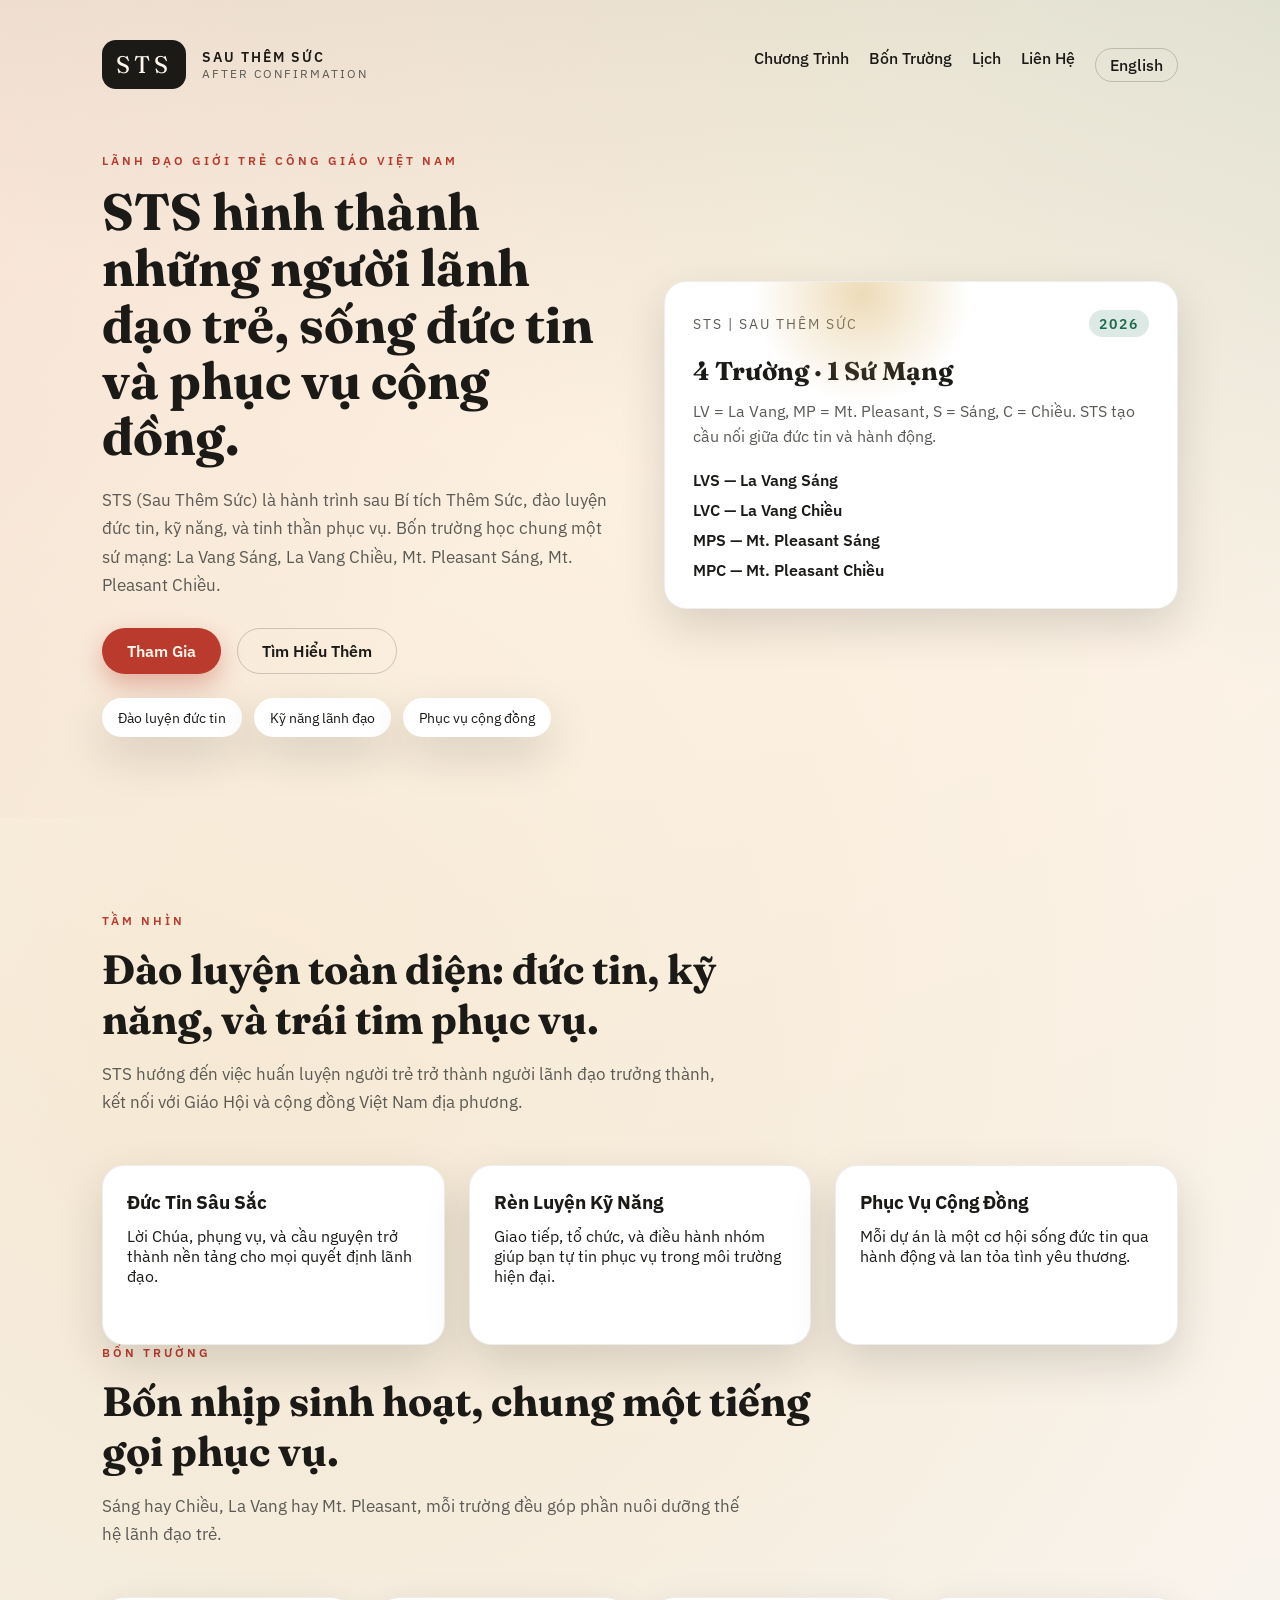
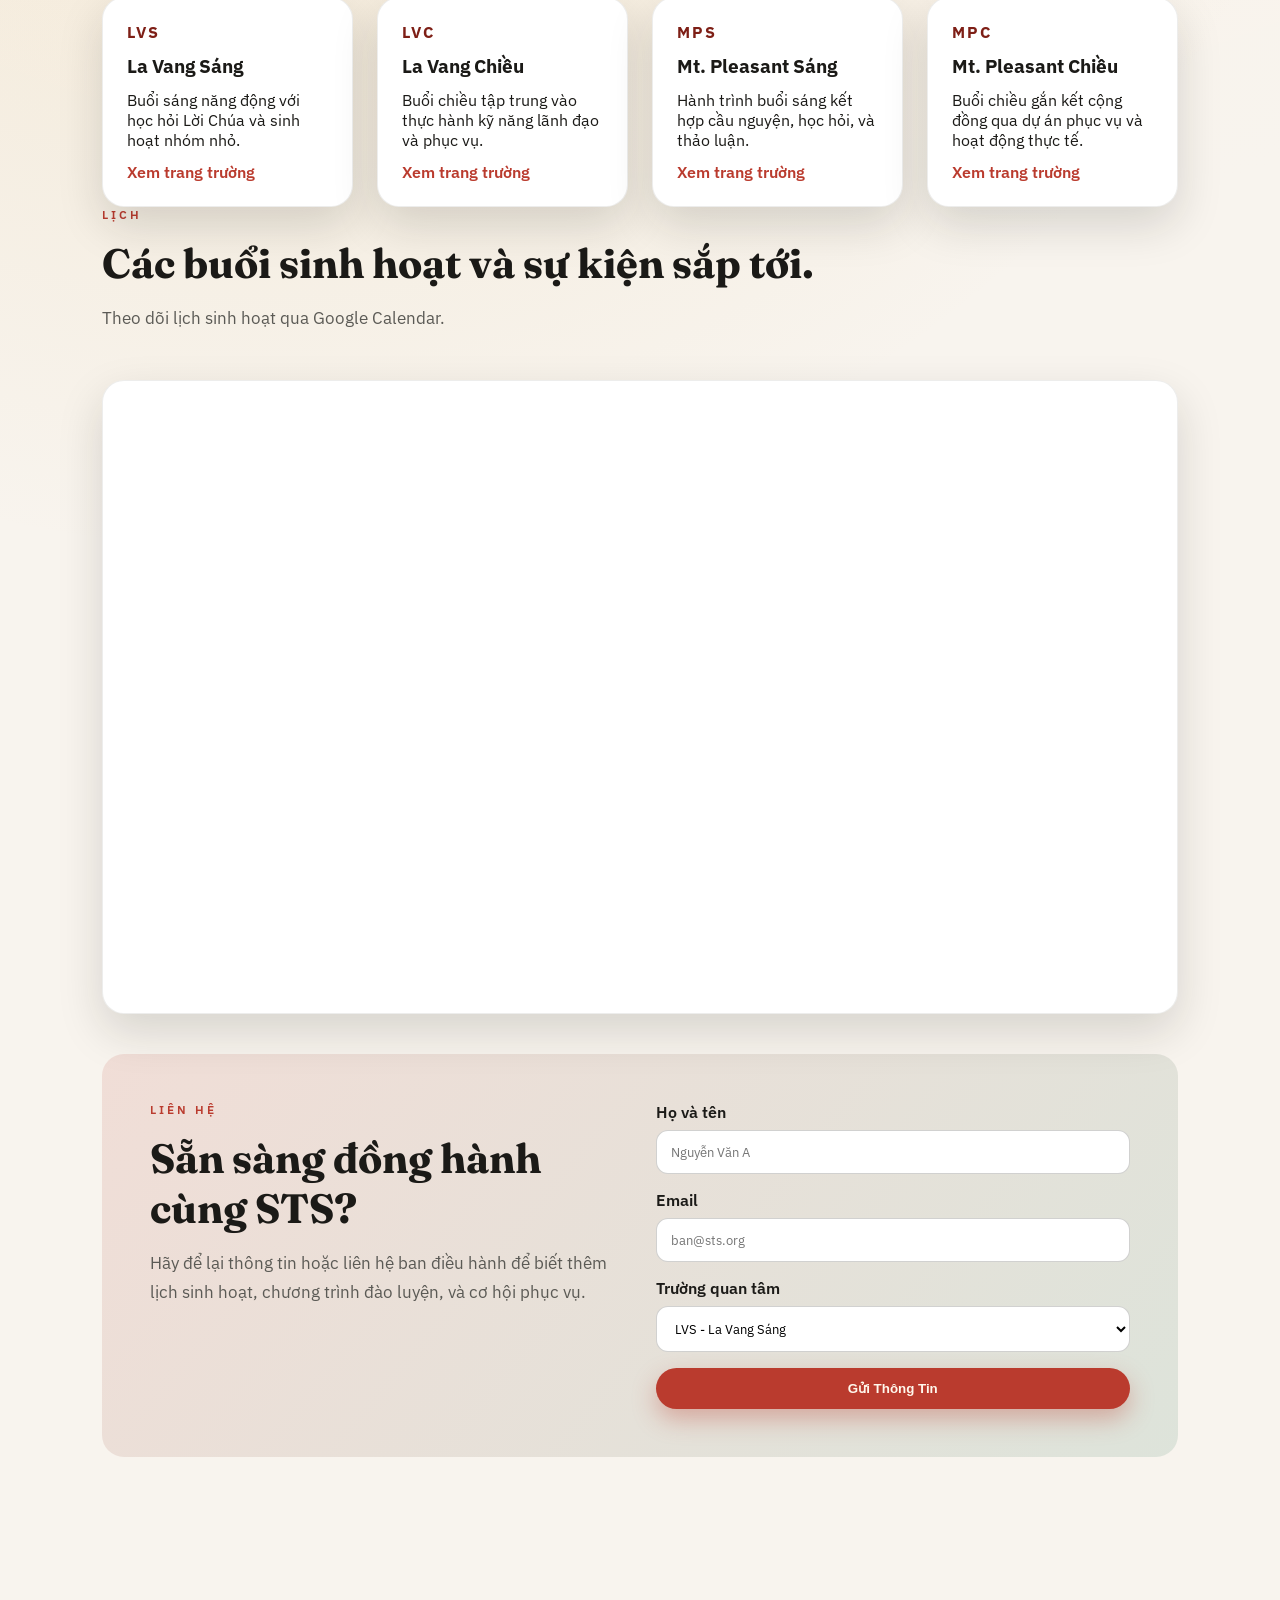
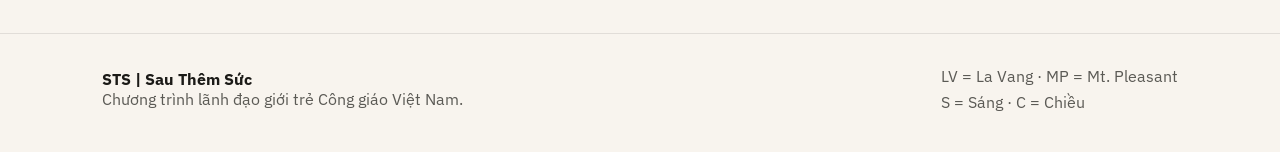
==== vi/index.html @ 3240c49e "lol" ====
﻿<!doctype html>
<html lang="vi">
  <head>
    <meta charset="UTF-8" />
    <meta name="viewport" content="width=device-width, initial-scale=1" />
    <title>STS - Sau Thêm Sức</title>
    <meta
      name="description"
      content="STS (Sau Thêm Sức) - Chương trình lãnh đạo giới trẻ Công giáo Việt Nam."
    />
    <link rel="stylesheet" href="../styles.css" />
  </head>
  <body>
    <div class="page">
      <header class="hero">
        <nav class="nav">
          <div class="brand">
            <div class="brand-mark">STS</div>
            <div class="brand-text">
              <span class="brand-title">Sau Thêm Sức</span>
              <span class="brand-sub">After Confirmation</span>
            </div>
          </div>
          <div class="nav-links">
            <a href="#program">Chương Trình</a>
            <a href="#schools">Bốn Trường</a>
            <a href="#calendar">Lịch</a>
            <a href="#contact">Liên Hệ</a>
            <a class="lang-link" href="../index.html">English</a>
          </div>
        </nav>

        <div class="hero-content">
          <div class="hero-text">
            <p class="eyebrow">Lãnh đạo giới trẻ Công giáo Việt Nam</p>
            <h1>
              STS hình thành những người lãnh đạo trẻ,
              sống đức tin và phục vụ cộng đồng.
            </h1>
            <p class="lede">
              STS (Sau Thêm Sức) là hành trình sau Bí tích Thêm Sức, đào luyện đức
              tin, kỹ năng, và tinh thần phục vụ. Bốn trường học chung một sứ mạng:
              La Vang Sáng, La Vang Chiều, Mt. Pleasant Sáng, Mt. Pleasant Chiều.
            </p>
            <div class="hero-actions">
              <a class="btn primary" href="#contact">Tham Gia</a>
              <a class="btn ghost" href="#program">Tìm Hiểu Thêm</a>
            </div>
            <div class="hero-badges">
              <div class="badge">Đào luyện đức tin</div>
              <div class="badge">Kỹ năng lãnh đạo</div>
              <div class="badge">Phục vụ cộng đồng</div>
            </div>
          </div>
          <div class="hero-card">
            <div class="card-header">
              <span>STS | Sau Thêm Sức</span>
              <span class="pill">2026</span>
            </div>
            <div class="card-body">
              <h3>4 Trường · 1 Sứ Mạng</h3>
              <p>
                LV = La Vang, MP = Mt. Pleasant, S = Sáng, C = Chiều. STS tạo cầu
                nối giữa đức tin và hành động.
              </p>
              <div class="school-list">
                <a class="school" href="schools/lvs.html">LVS — La Vang Sáng</a>
                <a class="school" href="schools/lvc.html">LVC — La Vang Chiều</a>
                <a class="school" href="schools/mps.html">MPS — Mt. Pleasant Sáng</a>
                <a class="school" href="schools/mpc.html">MPC — Mt. Pleasant Chiều</a>
              </div>
            </div>
          </div>
        </div>
      </header>

      <main>
        <section id="program" class="section program">
          <div class="section-head">
            <p class="eyebrow">Tầm Nhìn</p>
            <h2>Đào luyện toàn diện: đức tin, kỹ năng, và trái tim phục vụ.</h2>
            <p class="lede">
              STS hướng đến việc huấn luyện người trẻ trở thành người lãnh đạo
              trưởng thành, kết nối với Giáo Hội và cộng đồng Việt Nam địa phương.
            </p>
          </div>

          <div class="program-grid">
            <article class="program-card">
              <h3>Đức Tin Sâu Sắc</h3>
              <p>
                Lời Chúa, phụng vụ, và cầu nguyện trở thành nền tảng cho mọi quyết
                định lãnh đạo.
              </p>
            </article>
            <article class="program-card">
              <h3>Rèn Luyện Kỹ Năng</h3>
              <p>
                Giao tiếp, tổ chức, và điều hành nhóm giúp bạn tự tin phục vụ trong
                môi trường hiện đại.
              </p>
            </article>
            <article class="program-card">
              <h3>Phục Vụ Cộng Đồng</h3>
              <p>
                Mỗi dự án là một cơ hội sống đức tin qua hành động và lan tỏa tình
                yêu thương.
              </p>
            </article>
          </div>
        </section>

        <section id="schools" class="section schools">
          <div class="section-head">
            <p class="eyebrow">Bốn Trường</p>
            <h2>Bốn nhịp sinh hoạt, chung một tiếng gọi phục vụ.</h2>
            <p class="lede">
              Sáng hay Chiều, La Vang hay Mt. Pleasant, mỗi trường đều góp phần
              nuôi dưỡng thế hệ lãnh đạo trẻ.
            </p>
          </div>

          <div class="school-grid">
            <article class="school-card">
              <div class="school-tag">LVS</div>
              <h3>La Vang Sáng</h3>
              <p>
                Buổi sáng năng động với học hỏi Lời Chúa và sinh hoạt nhóm nhỏ.
              </p>
              <a class="inline-link" href="schools/lvs.html">Xem trang trường</a>
            </article>
            <article class="school-card">
              <div class="school-tag">LVC</div>
              <h3>La Vang Chiều</h3>
              <p>
                Buổi chiều tập trung vào thực hành kỹ năng lãnh đạo và phục vụ.
              </p>
              <a class="inline-link" href="schools/lvc.html">Xem trang trường</a>
            </article>
            <article class="school-card">
              <div class="school-tag">MPS</div>
              <h3>Mt. Pleasant Sáng</h3>
              <p>
                Hành trình buổi sáng kết hợp cầu nguyện, học hỏi, và thảo luận.
              </p>
              <a class="inline-link" href="schools/mps.html">Xem trang trường</a>
            </article>
            <article class="school-card">
              <div class="school-tag">MPC</div>
              <h3>Mt. Pleasant Chiều</h3>
              <p>
                Buổi chiều gắn kết cộng đồng qua dự án phục vụ và hoạt động thực tế.
              </p>
              <a class="inline-link" href="schools/mpc.html">Xem trang trường</a>
            </article>
          </div>
        </section>

        <section id="calendar" class="section schedule">
          <div class="section-head">
            <p class="eyebrow">Lịch</p>
            <h2>Các buổi sinh hoạt và sự kiện sắp tới.</h2>
            <p class="lede">
              Theo dõi lịch sinh hoạt qua Google Calendar.
            </p>
          </div>
          <div class="calendar-card calendar-embed">
            <iframe
              src="https://calendar.google.com/calendar/embed?src=32ae6fd4a57cb1086c6ecb6ee3db74d60b10bdf410ffcbf2be2b82c9030bb567%40group.calendar.google.com&ctz=America%2FLos_Angeles"
              style="border: 0"
              width="800"
              height="600"
              frameborder="0"
              scrolling="no"
              title="Lịch Google STS"
            ></iframe>
          </div>
        </section>

        <section id="contact" class="section contact">
          <div class="contact-card">
            <div>
              <p class="eyebrow">Liên Hệ</p>
              <h2>Sẵn sàng đồng hành cùng STS?</h2>
              <p class="lede">
                Hãy để lại thông tin hoặc liên hệ ban điều hành để biết thêm lịch
                sinh hoạt, chương trình đào luyện, và cơ hội phục vụ.
              </p>
            </div>
            <form class="contact-form">
              <label>
                Họ và tên
                <input type="text" placeholder="Nguyễn Văn A" />
              </label>
              <label>
                Email
                <input type="email" placeholder="ban@sts.org" />
              </label>
              <label>
                Trường quan tâm
                <select>
                  <option>LVS - La Vang Sáng</option>
                  <option>LVC - La Vang Chiều</option>
                  <option>MPS - Mt. Pleasant Sáng</option>
                  <option>MPC - Mt. Pleasant Chiều</option>
                </select>
              </label>
              <button type="button" class="btn primary">Gửi Thông Tin</button>
            </form>
          </div>
        </section>
      </main>

      <footer class="footer">
        <div>
          <strong>STS | Sau Thêm Sức</strong>
          <p>Chương trình lãnh đạo giới trẻ Công giáo Việt Nam.</p>
        </div>
        <div class="footer-links">
          <span>LV = La Vang · MP = Mt. Pleasant</span>
          <span>S = Sáng · C = Chiều</span>
        </div>
      </footer>
    </div>
  </body>
</html>
---- styles.css ----
﻿@import url("https://fonts.googleapis.com/css2?family=Fraunces:wght@400;600;700&family=IBM+Plex+Sans:wght@300;400;500;600&display=swap");

:root {
  color-scheme: light;
  --bg: #f8f4ee;
  --bg-soft: #fff8f0;
  --ink: #1b1a17;
  --muted: #5b5a55;
  --accent: #ba3b2e;
  --accent-deep: #7e1f16;
  --gold: #d8b062;
  --green: #1c6b4b;
  --shadow: 0 18px 45px rgba(27, 26, 23, 0.15);
  --radius: 22px;
}

* {
  box-sizing: border-box;
  margin: 0;
  padding: 0;
}

body {
  font-family: "IBM Plex Sans", "Segoe UI", sans-serif;
  background: radial-gradient(circle at top, #fff1e1, transparent 55%),
    radial-gradient(circle at 20% 30%, rgba(216, 176, 98, 0.25), transparent 45%),
    var(--bg);
  color: var(--ink);
  min-height: 100vh;
}

.page {
  display: flex;
  flex-direction: column;
  gap: 96px;
}

.hero {
  padding: 40px 8vw 80px;
  background: linear-gradient(135deg, rgba(186, 59, 46, 0.08), transparent 50%),
    linear-gradient(200deg, rgba(28, 107, 75, 0.12), transparent 55%);
}

.sub-hero {
  padding: 40px 8vw 60px;
  background: linear-gradient(145deg, rgba(28, 107, 75, 0.12), transparent 55%),
    linear-gradient(200deg, rgba(186, 59, 46, 0.08), transparent 50%);
}

.sub-hero-content h1 {
  font-family: "Fraunces", serif;
  font-size: clamp(2rem, 4vw, 3rem);
  margin-bottom: 16px;
}

.nav {
  display: flex;
  align-items: center;
  justify-content: space-between;
  gap: 24px;
  margin-bottom: 64px;
}

.brand {
  display: flex;
  align-items: center;
  gap: 16px;
}

.brand-mark {
  font-family: "Fraunces", serif;
  font-size: 24px;
  letter-spacing: 4px;
  background: var(--ink);
  color: #fff7ec;
  padding: 10px 14px;
  border-radius: 14px;
}

.brand-text {
  display: flex;
  flex-direction: column;
  font-size: 14px;
  text-transform: uppercase;
  letter-spacing: 2px;
}

.brand-title {
  font-weight: 600;
}

.brand-sub {
  color: var(--muted);
  font-size: 12px;
  letter-spacing: 2px;
}

.nav-links {
  display: flex;
  gap: 20px;
  font-weight: 500;
  flex-wrap: wrap;
}

.nav-links a {
  color: var(--ink);
  text-decoration: none;
  position: relative;
}

.nav-links a::after {
  content: "";
  position: absolute;
  left: 0;
  bottom: -6px;
  width: 0;
  height: 2px;
  background: var(--accent);
  transition: width 0.3s ease;
}

.nav-links a:hover::after {
  width: 100%;
}

.lang-link {
  padding: 6px 14px;
  border-radius: 999px;
  border: 1px solid rgba(27, 26, 23, 0.2);
}

.hero-content {
  display: grid;
  grid-template-columns: repeat(auto-fit, minmax(280px, 1fr));
  gap: 48px;
  align-items: center;
}

.eyebrow {
  text-transform: uppercase;
  letter-spacing: 3px;
  font-size: 12px;
  font-weight: 600;
  color: var(--accent);
  margin-bottom: 16px;
}

.hero h1 {
  font-family: "Fraunces", serif;
  font-size: clamp(2.4rem, 4vw, 3.8rem);
  line-height: 1.1;
  margin-bottom: 20px;
}

.lede {
  color: var(--muted);
  font-size: 1.05rem;
  line-height: 1.7;
  max-width: 640px;
}

.hero-actions {
  display: flex;
  gap: 16px;
  margin: 28px 0 24px;
  flex-wrap: wrap;
}

.btn {
  padding: 12px 24px;
  border-radius: 999px;
  border: 1px solid transparent;
  font-weight: 600;
  cursor: pointer;
  text-decoration: none;
  display: inline-flex;
  align-items: center;
  justify-content: center;
  transition: transform 0.2s ease, box-shadow 0.2s ease;
}

.btn.primary {
  background: var(--accent);
  color: #fff7ec;
  box-shadow: 0 10px 25px rgba(186, 59, 46, 0.35);
}

.btn.primary:hover {
  transform: translateY(-2px);
  box-shadow: 0 16px 32px rgba(186, 59, 46, 0.4);
}

.btn.ghost {
  background: transparent;
  border: 1px solid rgba(27, 26, 23, 0.2);
  color: var(--ink);
}

.hero-badges {
  display: flex;
  gap: 12px;
  flex-wrap: wrap;
}

.badge {
  background: #fff;
  padding: 10px 16px;
  border-radius: 999px;
  font-size: 0.9rem;
  box-shadow: var(--shadow);
}

.hero-card {
  background: #fff;
  border-radius: var(--radius);
  padding: 28px;
  box-shadow: var(--shadow);
  border: 1px solid rgba(27, 26, 23, 0.08);
  position: relative;
  overflow: hidden;
}

.hero-card::after {
  content: "";
  position: absolute;
  inset: -30% 40% auto auto;
  width: 220px;
  height: 220px;
  background: radial-gradient(circle, rgba(216, 176, 98, 0.45), transparent 70%);
}

.card-header {
  display: flex;
  align-items: center;
  justify-content: space-between;
  margin-bottom: 18px;
  color: var(--muted);
  font-size: 0.9rem;
  text-transform: uppercase;
  letter-spacing: 2px;
}

.pill {
  background: rgba(28, 107, 75, 0.15);
  color: var(--green);
  padding: 4px 10px;
  border-radius: 999px;
  font-weight: 600;
}

.card-body h3 {
  font-family: "Fraunces", serif;
  font-size: 1.6rem;
  margin-bottom: 12px;
}

.card-body p {
  color: var(--muted);
  line-height: 1.6;
  margin-bottom: 20px;
}

.school-list {
  display: grid;
  gap: 10px;
  font-weight: 600;
}

.school-list a {
  color: var(--ink);
  text-decoration: none;
}

.section {
  padding: 0 8vw;
}

.section-head {
  max-width: 720px;
  margin-bottom: 48px;
}

.section h2 {
  font-family: "Fraunces", serif;
  font-size: clamp(2rem, 3.2vw, 3rem);
  margin-bottom: 16px;
}

.program-grid,
.school-grid,
.schedule-grid {
  display: grid;
  grid-template-columns: repeat(auto-fit, minmax(220px, 1fr));
  gap: 24px;
}

.program-card,
.school-card,
.schedule-card,
.calendar-card {
  background: #fff;
  padding: 24px;
  border-radius: var(--radius);
  box-shadow: var(--shadow);
  border: 1px solid rgba(27, 26, 23, 0.08);
  min-height: 180px;
  display: flex;
  flex-direction: column;
  gap: 12px;
  animation: float-in 0.8s ease both;
}

.calendar-embed {
  padding: 16px;
  align-items: center;
}

.calendar-embed iframe {
  border-radius: 16px;
  width: min(100%, 960px);
  height: 600px;
}

.program-card:nth-child(2) {
  animation-delay: 0.1s;
}

.program-card:nth-child(3) {
  animation-delay: 0.2s;
}

.school-card:nth-child(2) {
  animation-delay: 0.1s;
}

.school-card:nth-child(3) {
  animation-delay: 0.2s;
}

.school-card:nth-child(4) {
  animation-delay: 0.3s;
}

.schedule-card:nth-child(2) {
  animation-delay: 0.2s;
}

.school-tag {
  font-weight: 700;
  letter-spacing: 2px;
  color: var(--accent-deep);
}

.inline-link {
  color: var(--accent);
  font-weight: 600;
  text-decoration: none;
}

.schedule {
  padding-bottom: 40px;
}

.schedule-card ul {
  list-style: none;
  display: grid;
  gap: 8px;
  color: var(--muted);
}

.schedule-card li::before {
  content: "•";
  color: var(--accent);
  margin-right: 8px;
}

.contact {
  padding-bottom: 80px;
}

.contact-card {
  background: linear-gradient(130deg, rgba(186, 59, 46, 0.12), rgba(28, 107, 75, 0.12));
  padding: 48px;
  border-radius: var(--radius);
  display: grid;
  grid-template-columns: repeat(auto-fit, minmax(240px, 1fr));
  gap: 32px;
  align-items: start;
}

.contact-form {
  display: grid;
  gap: 16px;
}

label {
  display: grid;
  gap: 8px;
  font-weight: 600;
  color: var(--ink);
}

input,
select {
  padding: 12px 14px;
  border-radius: 12px;
  border: 1px solid rgba(27, 26, 23, 0.2);
  background: #fff;
  font-family: inherit;
}

.footer {
  padding: 32px 8vw 40px;
  display: flex;
  align-items: center;
  justify-content: space-between;
  gap: 20px;
  flex-wrap: wrap;
  border-top: 1px solid rgba(27, 26, 23, 0.1);
  color: var(--muted);
}

.footer strong {
  color: var(--ink);
}

.footer-links {
  display: grid;
  gap: 6px;
}

@keyframes float-in {
  from {
    opacity: 0;
    transform: translateY(12px);
  }
  to {
    opacity: 1;
    transform: translateY(0);
  }
}

@media (max-width: 900px) {
  .nav {
    flex-direction: column;
    align-items: flex-start;
  }

  .nav-links {
    flex-wrap: wrap;
  }
}

@media (max-width: 720px) {
  .hero,
  .sub-hero {
    padding: 32px 6vw 60px;
  }

  .section {
    padding: 0 6vw;
  }

  .contact-card {
    padding: 32px;
  }

  .hero-badges {
    flex-direction: column;
    align-items: flex-start;
  }

  .calendar-embed iframe {
    height: 520px;
  }
}

@media (prefers-reduced-motion: reduce) {
  * {
    animation-duration: 0.01ms !important;
    animation-iteration-count: 1 !important;
    transition-duration: 0.01ms !important;
  }
}
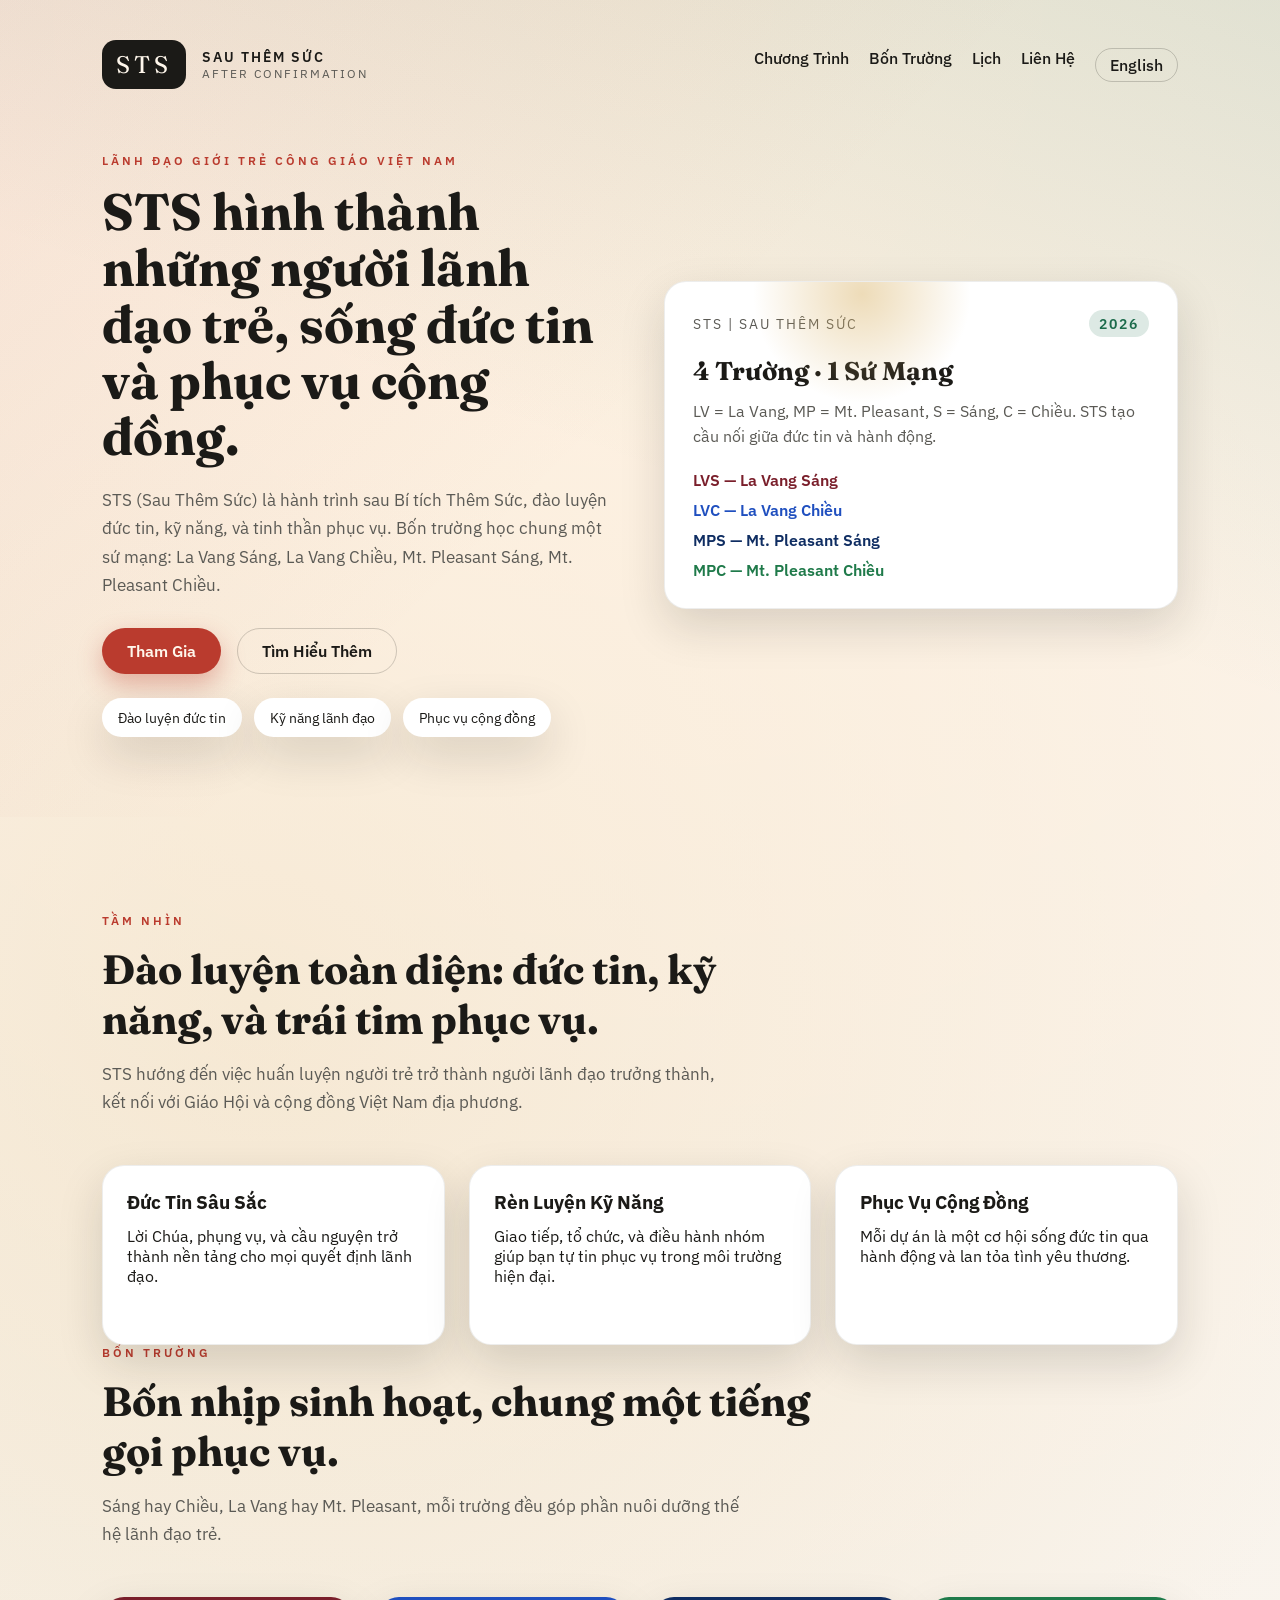
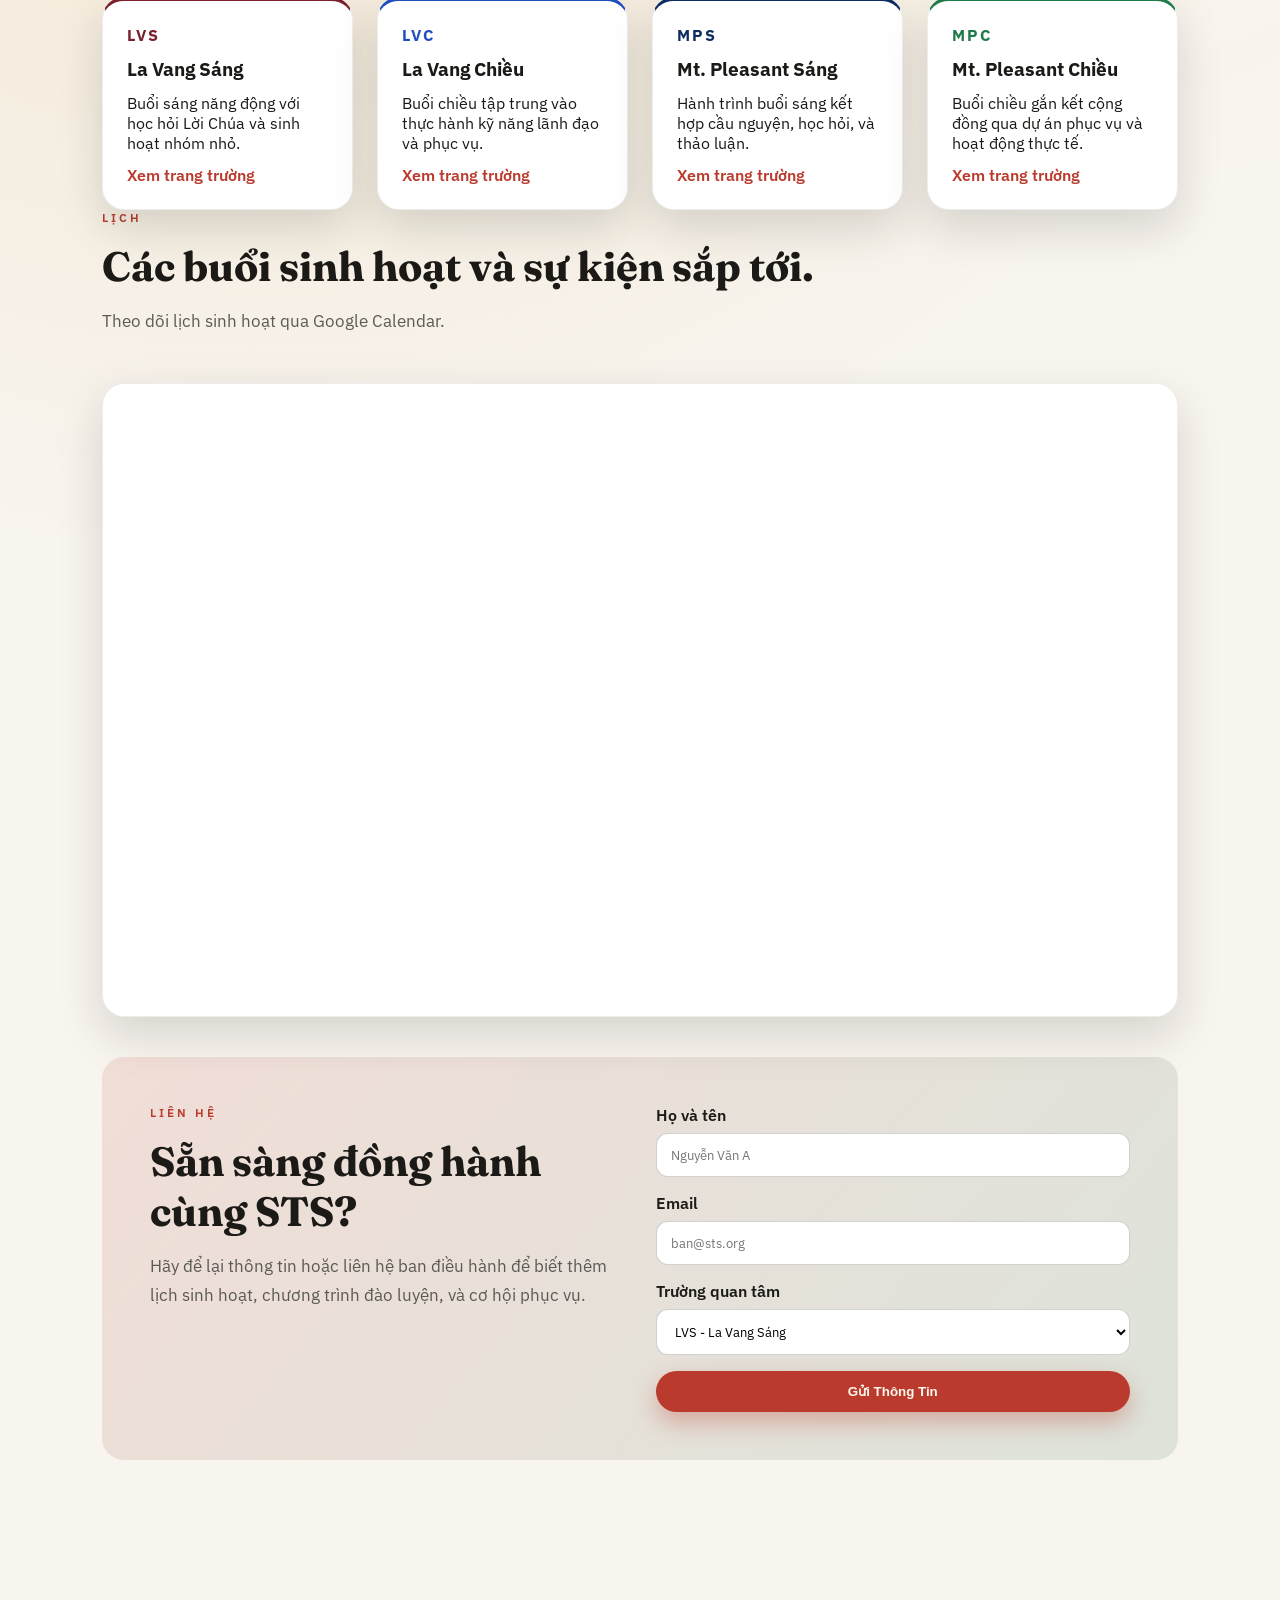
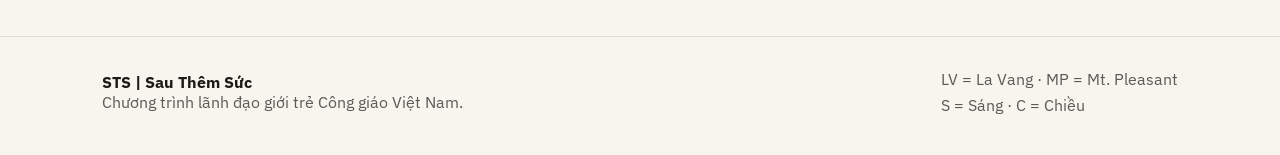
==== commit bad66595: "colors" ====
--- a/vi/index.html
+++ b/vi/index.html
@@ -64,10 +64,10 @@
                 nối giữa đức tin và hành động.
               </p>
               <div class="school-list">
-                <a class="school" href="schools/lvs.html">LVS — La Vang Sáng</a>
-                <a class="school" href="schools/lvc.html">LVC — La Vang Chiều</a>
-                <a class="school" href="schools/mps.html">MPS — Mt. Pleasant Sáng</a>
-                <a class="school" href="schools/mpc.html">MPC — Mt. Pleasant Chiều</a>
+                <a class="school lvs" href="schools/lvs.html">LVS — La Vang Sáng</a>
+                <a class="school lvc" href="schools/lvc.html">LVC — La Vang Chiều</a>
+                <a class="school mps" href="schools/mps.html">MPS — Mt. Pleasant Sáng</a>
+                <a class="school mpc" href="schools/mpc.html">MPC — Mt. Pleasant Chiều</a>
               </div>
             </div>
           </div>
@@ -121,7 +121,7 @@
           </div>
 
           <div class="school-grid">
-            <article class="school-card">
+            <article class="school-card lvs">
               <div class="school-tag">LVS</div>
               <h3>La Vang Sáng</h3>
               <p>
@@ -129,7 +129,7 @@
               </p>
               <a class="inline-link" href="schools/lvs.html">Xem trang trường</a>
             </article>
-            <article class="school-card">
+            <article class="school-card lvc">
               <div class="school-tag">LVC</div>
               <h3>La Vang Chiều</h3>
               <p>
@@ -137,7 +137,7 @@
               </p>
               <a class="inline-link" href="schools/lvc.html">Xem trang trường</a>
             </article>
-            <article class="school-card">
+            <article class="school-card mps">
               <div class="school-tag">MPS</div>
               <h3>Mt. Pleasant Sáng</h3>
               <p>
@@ -145,7 +145,7 @@
               </p>
               <a class="inline-link" href="schools/mps.html">Xem trang trường</a>
             </article>
-            <article class="school-card">
+            <article class="school-card mpc">
               <div class="school-tag">MPC</div>
               <h3>Mt. Pleasant Chiều</h3>
               <p>
--- a/styles.css
+++ b/styles.css
@@ -10,6 +10,10 @@
   --accent-deep: #7e1f16;
   --gold: #d8b062;
   --green: #1c6b4b;
+  --lvs: #7a1f2b;
+  --lvc: #1f4fbf;
+  --mps: #0f2d62;
+  --mpc: #1f7a4a;
   --shadow: 0 18px 45px rgba(27, 26, 23, 0.15);
   --radius: 22px;
 }
@@ -357,6 +361,46 @@
   text-decoration: none;
 }
 
+.school-card.lvs .school-tag,
+.school-list .lvs,
+.sub-hero.lvs .school-title {
+  color: var(--lvs);
+}
+
+.school-card.lvc .school-tag,
+.school-list .lvc,
+.sub-hero.lvc .school-title {
+  color: var(--lvc);
+}
+
+.school-card.mps .school-tag,
+.school-list .mps,
+.sub-hero.mps .school-title {
+  color: var(--mps);
+}
+
+.school-card.mpc .school-tag,
+.school-list .mpc,
+.sub-hero.mpc .school-title {
+  color: var(--mpc);
+}
+
+.school-card.lvs {
+  border-top: 4px solid var(--lvs);
+}
+
+.school-card.lvc {
+  border-top: 4px solid var(--lvc);
+}
+
+.school-card.mps {
+  border-top: 4px solid var(--mps);
+}
+
+.school-card.mpc {
+  border-top: 4px solid var(--mpc);
+}
+
 .schedule {
   padding-bottom: 40px;
 }
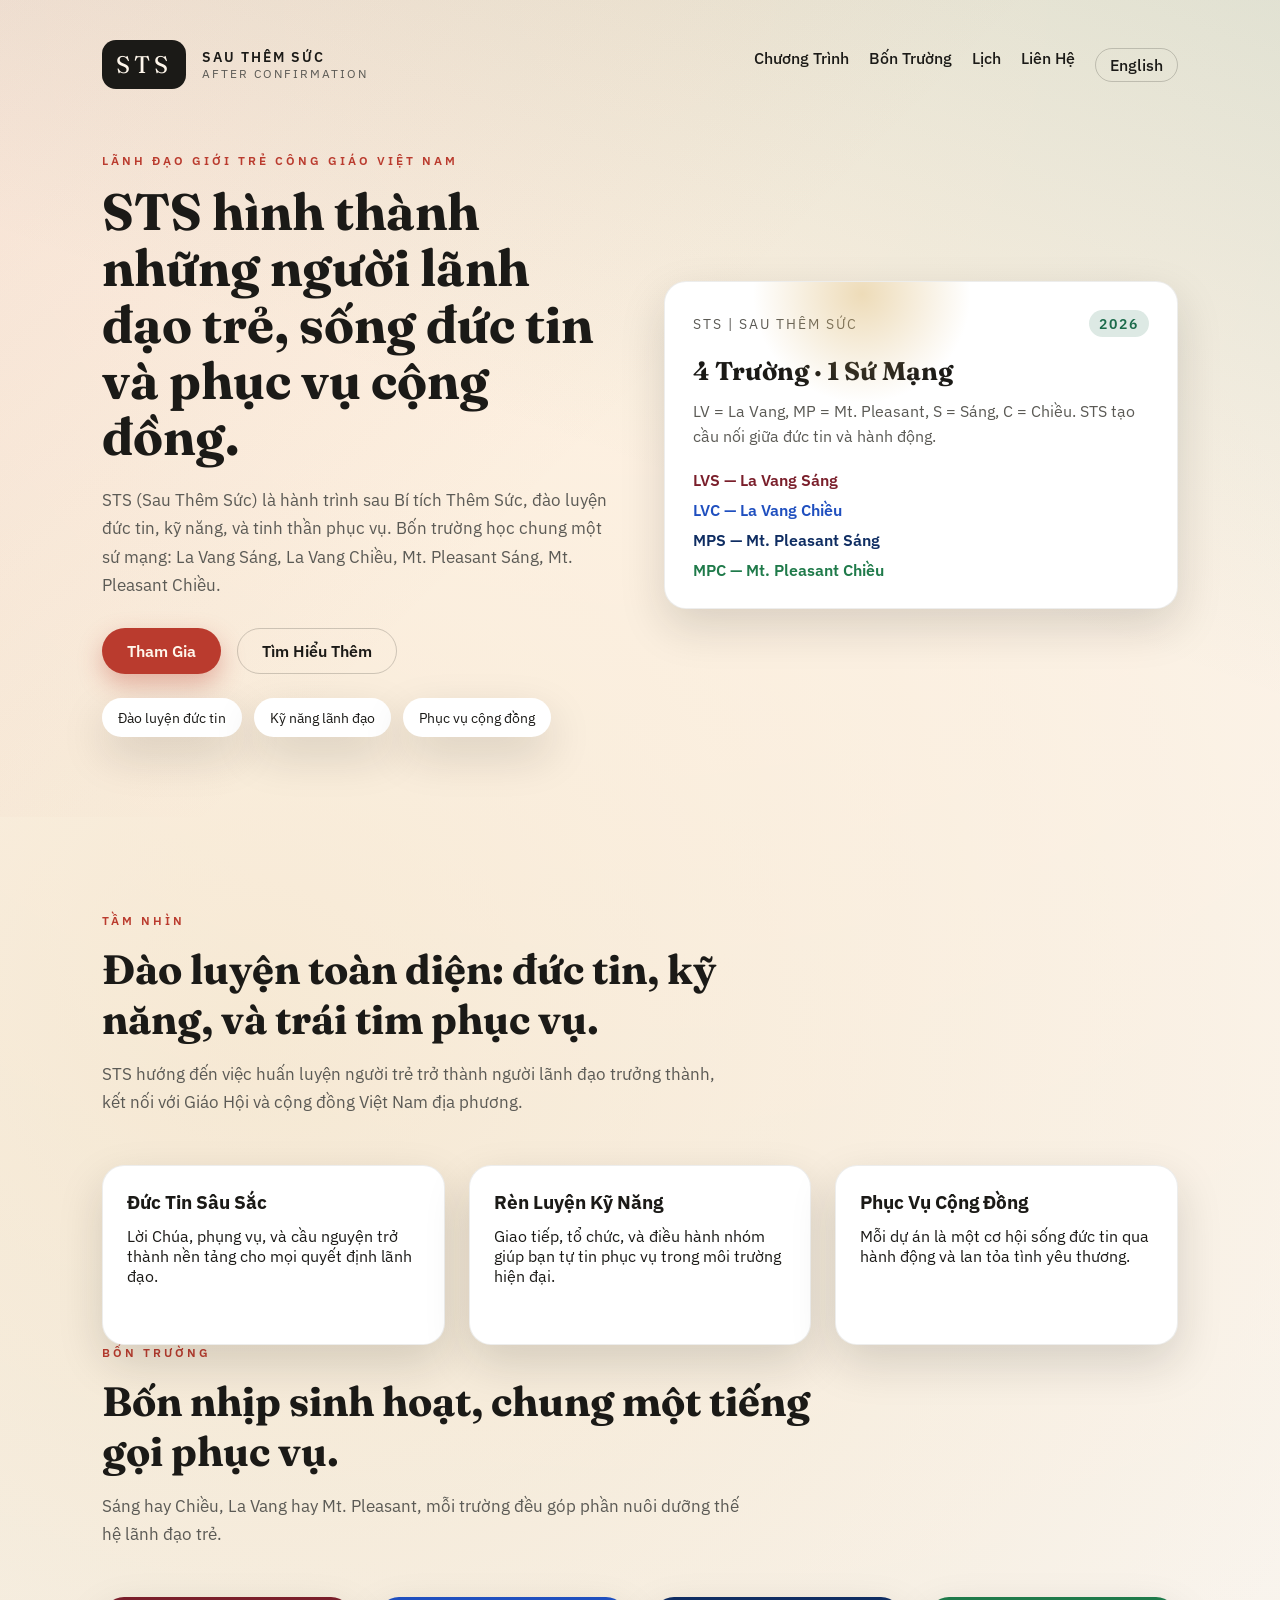
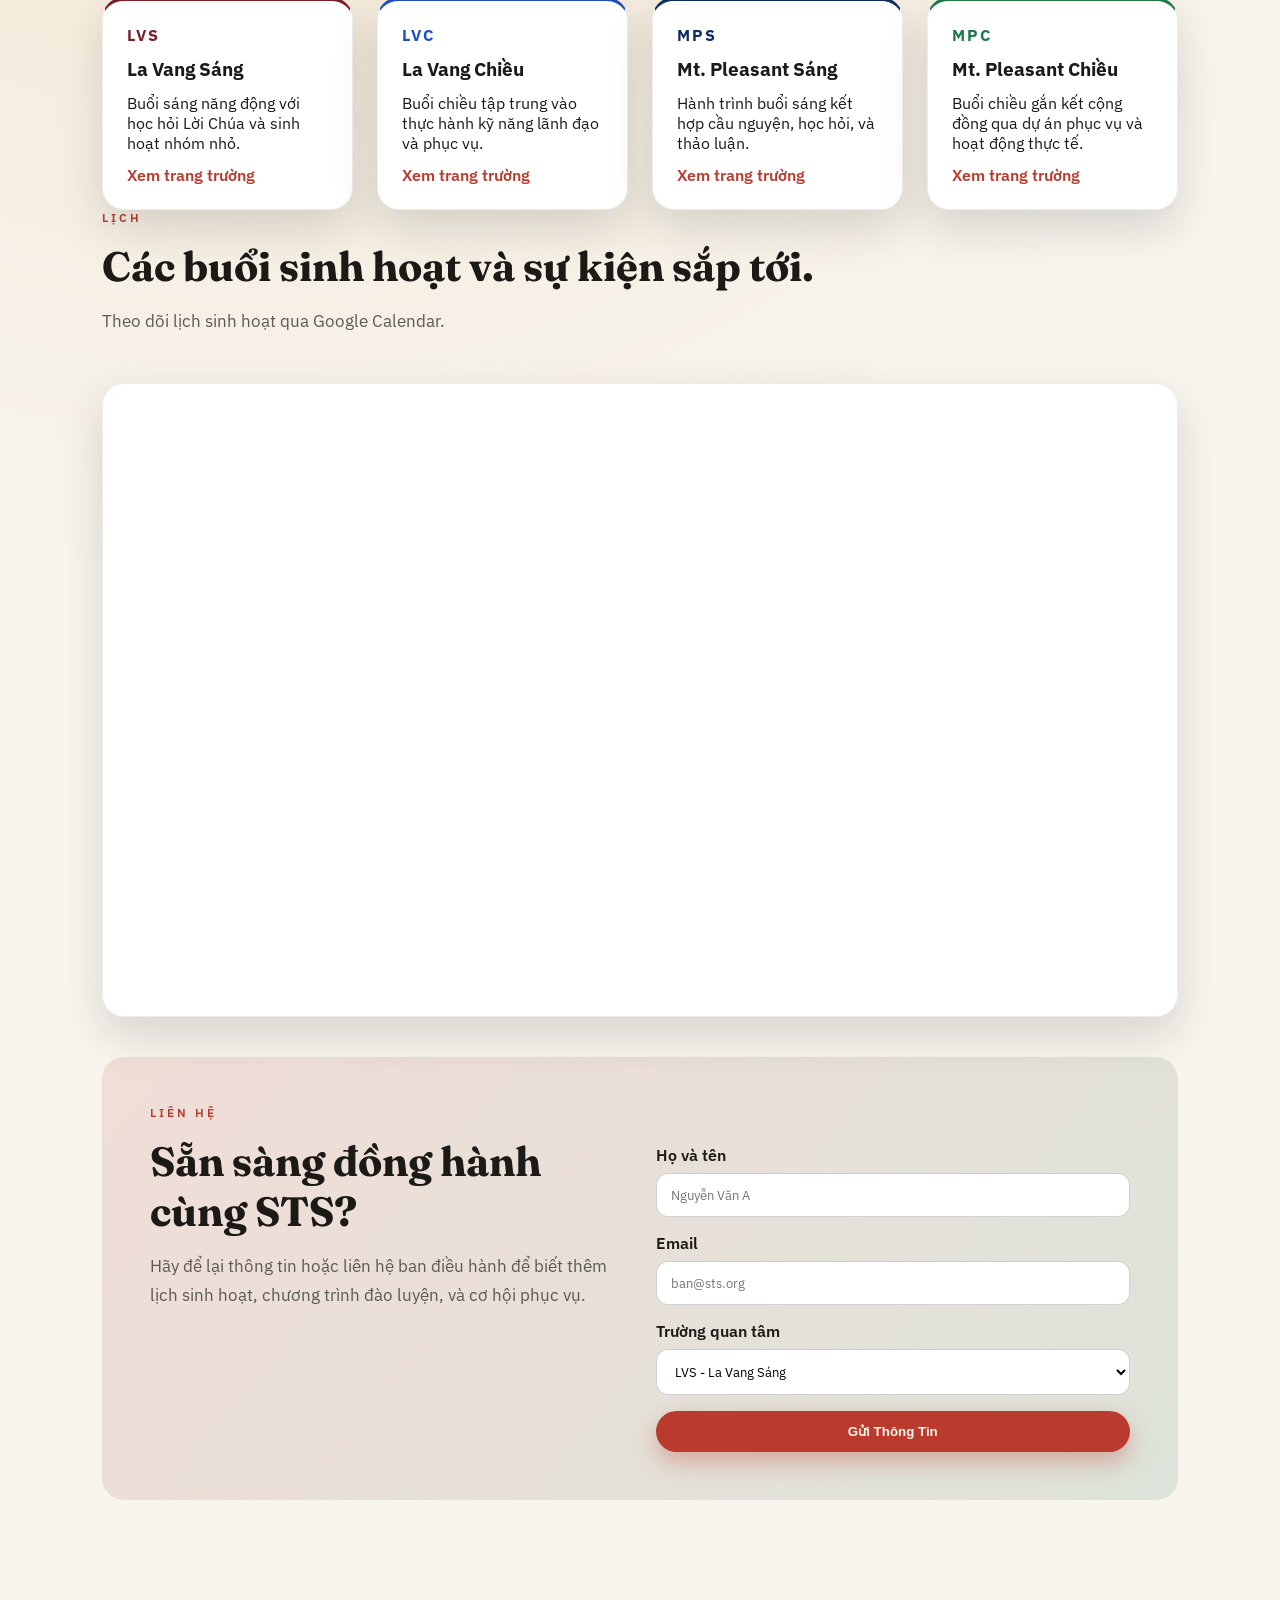
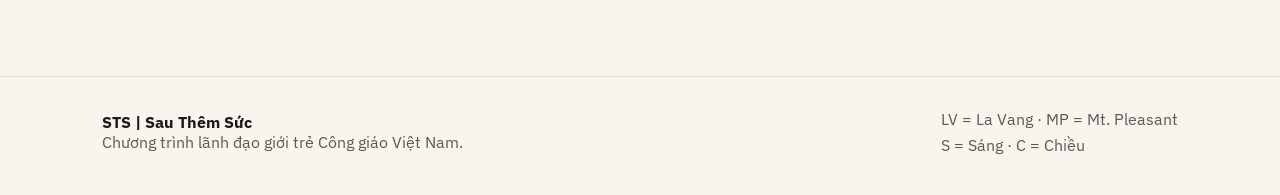
==== commit 4bdca1c2: "success opr fail" ====
--- a/vi/index.html
+++ b/vi/index.html
@@ -187,25 +187,30 @@
                 sinh hoạt, chương trình đào luyện, và cơ hội phục vụ.
               </p>
             </div>
-            <form class="contact-form">
+            <form
+              class="contact-form"
+              method="POST"
+              action="https://formspree.io/f/xojkdoae"
+            >
+              <p class="form-status" role="status" aria-live="polite"></p>
               <label>
                 Họ và tên
-                <input type="text" placeholder="Nguyễn Văn A" />
+                <input type="text" name="name" placeholder="Nguyễn Văn A" required />
               </label>
               <label>
                 Email
-                <input type="email" placeholder="ban@sts.org" />
+                <input type="email" name="email" placeholder="ban@sts.org" required />
               </label>
               <label>
                 Trường quan tâm
-                <select>
+                <select name="school" required>
                   <option>LVS - La Vang Sáng</option>
                   <option>LVC - La Vang Chiều</option>
                   <option>MPS - Mt. Pleasant Sáng</option>
                   <option>MPC - Mt. Pleasant Chiều</option>
                 </select>
               </label>
-              <button type="button" class="btn primary">Gửi Thông Tin</button>
+              <button type="submit" class="btn primary">Gửi Thông Tin</button>
             </form>
           </div>
         </section>
@@ -222,5 +227,38 @@
         </div>
       </footer>
     </div>
+
+    <script>
+      const form = document.querySelector(".contact-form");
+      const statusEl = document.querySelector(".form-status");
+
+      if (form && statusEl) {
+        form.addEventListener("submit", async (event) => {
+          event.preventDefault();
+          statusEl.textContent = "Đang gửi...";
+          statusEl.classList.remove("success", "error");
+
+          try {
+            const response = await fetch(form.action, {
+              method: "POST",
+              headers: { Accept: "application/json" },
+              body: new FormData(form),
+            });
+
+            if (response.ok) {
+              form.reset();
+              statusEl.textContent = "Cảm ơn bạn! Thông tin đã được gửi.";
+              statusEl.classList.add("success");
+            } else {
+              statusEl.textContent = "Có lỗi xảy ra. Vui lòng thử lại.";
+              statusEl.classList.add("error");
+            }
+          } catch (error) {
+            statusEl.textContent = "Lỗi mạng. Vui lòng thử lại.";
+            statusEl.classList.add("error");
+          }
+        });
+      }
+    </script>
   </body>
 </html>
--- a/styles.css
+++ b/styles.css
@@ -437,6 +437,20 @@
   gap: 16px;
 }
 
+.form-status {
+  min-height: 24px;
+  font-weight: 600;
+  color: var(--muted);
+}
+
+.form-status.success {
+  color: var(--green);
+}
+
+.form-status.error {
+  color: var(--accent-deep);
+}
+
 label {
   display: grid;
   gap: 8px;
